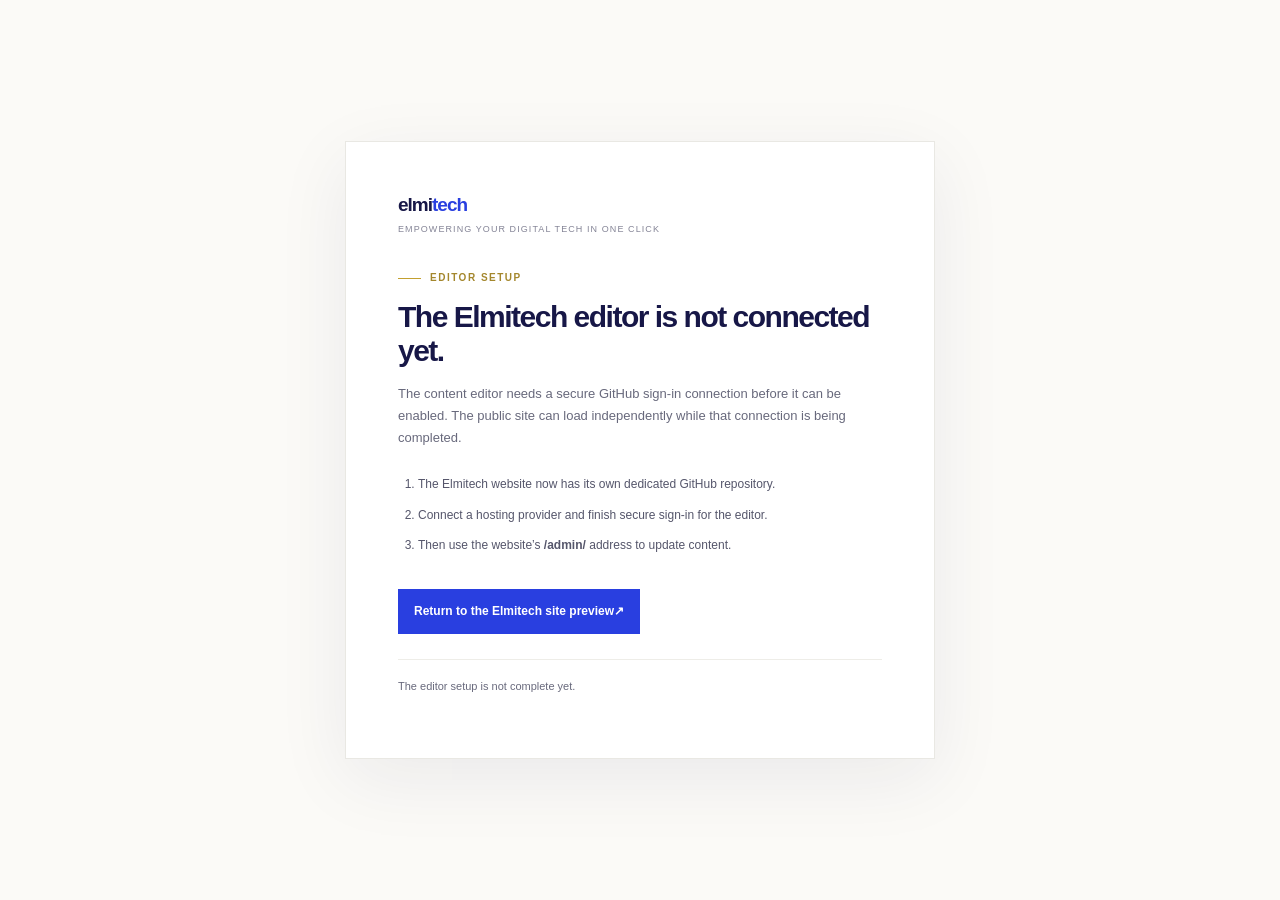
==== admin/index.html @ da332382 "Add Elmitech website and assets" ====
<!doctype html>
<html lang="en">
<head>
  <meta charset="utf-8">
  <meta name="viewport" content="width=device-width, initial-scale=1">
  <meta name="theme-color" content="#171747">
  <title>Elmitech | Content Editor</title>
  <style>
    *{box-sizing:border-box}body{margin:0;min-height:100vh;background:#fbfaf7;color:#171747;font:15px/1.7 'DM Sans',Arial,sans-serif;display:grid;place-items:center;padding:24px}.setup-card{max-width:590px;background:#fff;border:1px solid #e9e8e3;padding:clamp(28px,6vw,52px);box-shadow:0 20px 70px #17174712}.brand{font:800 19px Arial,sans-serif;letter-spacing:-1px}.brand span{color:#293fe0}.tagline{font-size:9px;letter-spacing:.12em;color:#848496;margin:6px 0 32px}.eyebrow{font-size:10px;font-weight:bold;letter-spacing:.15em;color:#a4872d}.eyebrow:before{content:'';display:inline-block;width:23px;height:1px;background:#c3a02f;vertical-align:middle;margin-right:9px}h1{font-size:30px;letter-spacing:-1.5px;line-height:1.15;margin:14px 0}p{color:#68697c;font-size:13px}.steps{margin:20px 0 24px;padding-left:20px;color:#55566b;font-size:12px}.steps li{padding:5px 0}.site-link{display:inline-flex;background:#293fe0;color:#fff;text-decoration:none;padding:12px 16px;font-size:12px;font-weight:bold;margin-top:5px}.note{border-top:1px solid #eeede8;padding-top:17px;margin-top:25px!important;font-size:11px!important}
  </style>
</head>
<body>
  <div id="local-help" class="setup-card" hidden>
    <div class="brand">elmi<span>tech</span></div>
    <div class="tagline">EMPOWERING YOUR DIGITAL TECH IN ONE CLICK</div>
    <div class="eyebrow">EDITOR SETUP</div>
    <h1>The Elmitech editor is not connected yet.</h1>
    <p>The content editor needs a secure GitHub sign-in connection before it can be enabled. The public site can load independently while that connection is being completed.</p>
    <ol class="steps">
      <li>The Elmitech website now has its own dedicated GitHub repository.</li>
      <li>Connect a hosting provider and finish secure sign-in for the editor.</li>
      <li>Then use the website’s <strong>/admin/</strong> address to update content.</li>
    </ol>
    <a class="site-link" href="../index.html">Return to the Elmitech site preview <span aria-hidden="true"> ↗</span></a>
    <p class="note">The editor setup is not complete yet.</p>
  </div>
  <script>document.getElementById('local-help').hidden = false;</script>
</body>
</html>
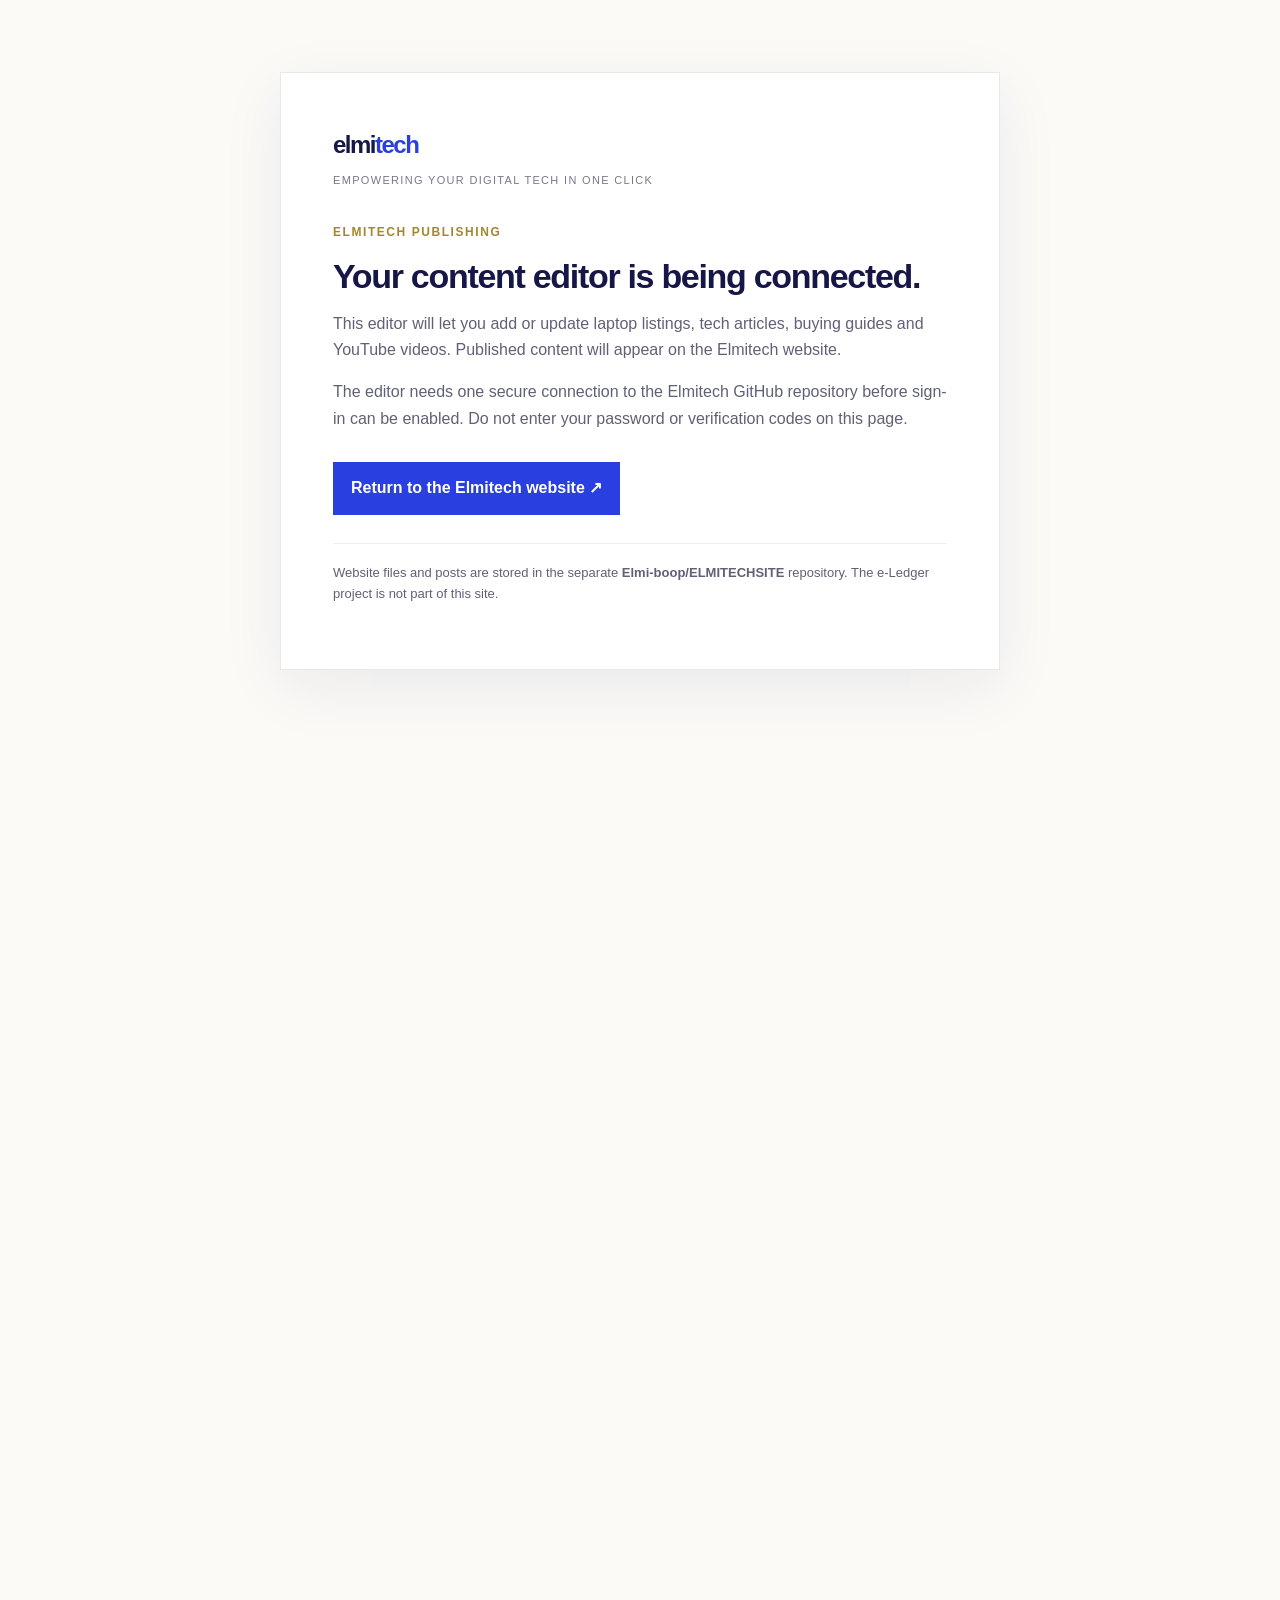
==== commit 957a26c8: "Connect Elmitech publishing for admin/index.html" ====
--- a/admin/index.html
+++ b/admin/index.html
@@ -6,24 +6,33 @@
   <meta name="theme-color" content="#171747">
   <title>Elmitech | Content Editor</title>
   <style>
-    *{box-sizing:border-box}body{margin:0;min-height:100vh;background:#fbfaf7;color:#171747;font:15px/1.7 'DM Sans',Arial,sans-serif;display:grid;place-items:center;padding:24px}.setup-card{max-width:590px;background:#fff;border:1px solid #e9e8e3;padding:clamp(28px,6vw,52px);box-shadow:0 20px 70px #17174712}.brand{font:800 19px Arial,sans-serif;letter-spacing:-1px}.brand span{color:#293fe0}.tagline{font-size:9px;letter-spacing:.12em;color:#848496;margin:6px 0 32px}.eyebrow{font-size:10px;font-weight:bold;letter-spacing:.15em;color:#a4872d}.eyebrow:before{content:'';display:inline-block;width:23px;height:1px;background:#c3a02f;vertical-align:middle;margin-right:9px}h1{font-size:30px;letter-spacing:-1.5px;line-height:1.15;margin:14px 0}p{color:#68697c;font-size:13px}.steps{margin:20px 0 24px;padding-left:20px;color:#55566b;font-size:12px}.steps li{padding:5px 0}.site-link{display:inline-flex;background:#293fe0;color:#fff;text-decoration:none;padding:12px 16px;font-size:12px;font-weight:bold;margin-top:5px}.note{border-top:1px solid #eeede8;padding-top:17px;margin-top:25px!important;font-size:11px!important}
+    *{box-sizing:border-box}body{margin:0;min-height:100vh;background:#fbfaf7;color:#171747;font:16px/1.65 Arial,sans-serif}#cms{min-height:100vh}.setup{max-width:720px;margin:8vh auto;background:#fff;border:1px solid #e9e8e3;padding:clamp(26px,6vw,52px);box-shadow:0 18px 60px #17174712}.brand{font-weight:800;font-size:24px;letter-spacing:-1.5px}.brand span{color:#293fe0}.tag{font-size:11px;letter-spacing:.12em;color:#77798a;margin:6px 0 34px}.gold{color:#a4872d;font-weight:bold;font-size:12px;letter-spacing:.13em}h1{font-size:34px;letter-spacing:-1.3px;line-height:1.12;margin:14px 0}p,li{color:#606176}.link{display:inline-block;margin-top:14px;background:#293fe0;color:#fff;padding:13px 18px;text-decoration:none;font-weight:bold}.note{border-top:1px solid #eee;padding-top:18px;margin-top:28px;font-size:13px}
   </style>
 </head>
 <body>
-  <div id="local-help" class="setup-card" hidden>
+  <main id="setup" class="setup">
     <div class="brand">elmi<span>tech</span></div>
-    <div class="tagline">EMPOWERING YOUR DIGITAL TECH IN ONE CLICK</div>
-    <div class="eyebrow">EDITOR SETUP</div>
-    <h1>The Elmitech editor is not connected yet.</h1>
-    <p>The content editor needs a secure GitHub sign-in connection before it can be enabled. The public site can load independently while that connection is being completed.</p>
-    <ol class="steps">
-      <li>The Elmitech website now has its own dedicated GitHub repository.</li>
-      <li>Connect a hosting provider and finish secure sign-in for the editor.</li>
-      <li>Then use the website’s <strong>/admin/</strong> address to update content.</li>
-    </ol>
-    <a class="site-link" href="../index.html">Return to the Elmitech site preview <span aria-hidden="true"> ↗</span></a>
-    <p class="note">The editor setup is not complete yet.</p>
-  </div>
-  <script>document.getElementById('local-help').hidden = false;</script>
+    <div class="tag">EMPOWERING YOUR DIGITAL TECH IN ONE CLICK</div>
+    <div class="gold">ELMITECH PUBLISHING</div>
+    <h1>Your content editor is being connected.</h1>
+    <p>This editor will let you add or update laptop listings, tech articles, buying guides and YouTube videos. Published content will appear on the Elmitech website.</p>
+    <p>The editor needs one secure connection to the Elmitech GitHub repository before sign-in can be enabled. Do not enter your password or verification codes on this page.</p>
+    <a class="link" href="../index.html">Return to the Elmitech website ↗</a>
+    <p class="note">Website files and posts are stored in the separate <strong>Elmi-boop/ELMITECHSITE</strong> repository. The e-Ledger project is not part of this site.</p>
+  </main>
+  <div id="cms"></div>
+  <script>
+    fetch('./config.yml', {cache:'no-store'}).then(r=>r.ok?r.text():'').then(config=>{
+      const id=(config.match(/turbo_site_id:\s*([^\s#]+)/)||[])[1]||'';
+      if(id && id !== 'PENDING_SITE_ID'){
+        document.getElementById('setup').remove();
+        const script=document.createElement('script');
+        script.src='https://cdn.jsdelivr.net/npm/decap-cms@3.17.0-beta.0/dist/decap-cms.js';
+        script.onerror=()=>{document.getElementById('cms').textContent='The editor could not load. Refresh this page or contact Elmitech support.'};
+        document.body.appendChild(script);
+      }
+    }).catch(()=>{});
+  </script>
 </body>
-</html>
+</html>
+
